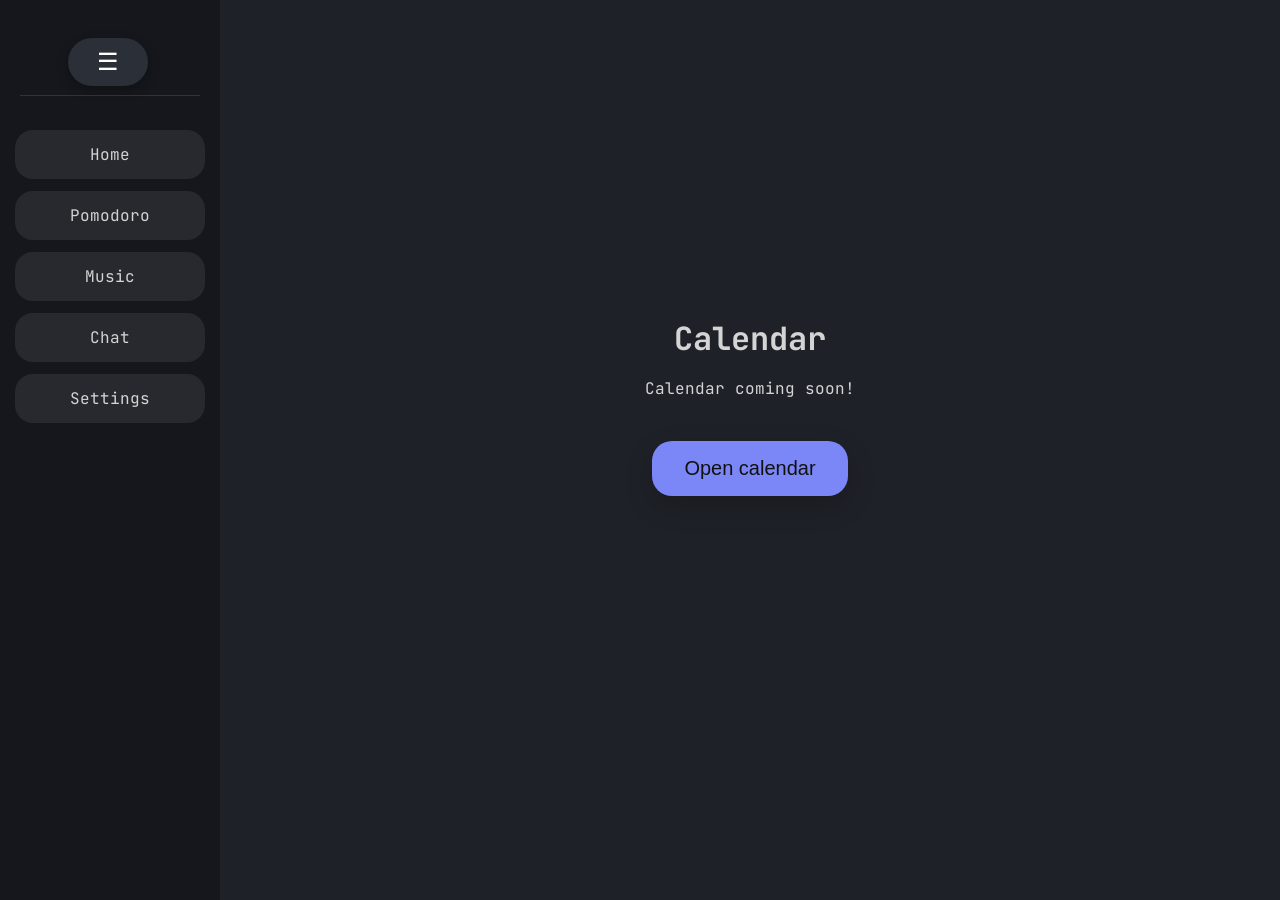
==== calendar.html @ 460f1745 "Added website files" ====
<!DOCTYPE html>
<html lang="en">
<head>
    <meta charset="UTF-8">
    <title>ReLax WebApp - Calendar</title>
    <link rel="preconnect" href="https://fonts.googleapis.com">
    <link rel="stylesheet" href="https://fonts.googleapis.com/css2?family=Fraunces:opsz,wght@9..144,400;9..144,600&family=Work+Sans:wght@400;500;600&family=JetBrains+Mono:wght@400;500&display=swap">
    <link rel="stylesheet" href="style.css">
</head>
<body>
    <button id="sidebar-toggle">☰</button>

    <nav>
        <a href="index.html">Home</a>
        <a href="pomodoro.html">Pomodoro</a>
        <a href="music.html">Music</a>
        <a href="chat.html">Chat</a>
        <a href="settings.html">Settings</a>
    </nav>

    <main class="center-page">
        <h1>Calendar</h1>
        <p>Calendar coming soon!</p>
        <button class="action-btn">Open calendar</button>
    </main>

    <script src="script.js"></script>
</body>
</html>
---- style.css ----
:root {
    --app-bg: #1e2127;
    --app-card: #15171c;
    --app-text: #D4D4D4;
    --button-bg: #2b2f38;
    --button-hover: #3a3f4f;
    --accent-color: #7c87f7;
    --button-radius: 12px;
}

*,
*::before,
*::after {
    box-sizing: border-box;
}

html,
body {
    margin: 0;
    width: 100%;
    height: 100%;
    overflow: hidden;
}

body {
    background: var(--app-bg);
    color: var(--app-text);
    font-family: 'JetBrains Mono', sans-serif;
    display: flex;
    flex-direction: row;
    width: 100%;
    min-height: 100vh;
    overflow: hidden;
}

#sidebar-toggle {
    position: fixed;
    top: 30px;
    left: 100px;
    transform: translateX(-50%);
    z-index: 1000;
    width: 64px;
    height: 48px;
    border: none;
    border-radius: var(--button-radius);
    background: var(--button-bg);
    color: #ffffff;
    font-size: 24px;
    cursor: pointer;
    display: inline-flex;
    align-items: center;
    justify-content: center;
    box-shadow: 0 4px 12px rgba(0, 0, 0, 0.25);
}

nav {
    position: relative;
    display: flex;
    flex-direction: column;
    justify-content: flex-start;
    align-items: center;
    gap: 12px;
    padding: 130px 0 40px;
    width: 220px;
    height: 100vh;
    background: var(--app-card);
    transition: transform 0.3s ease;
    overflow: hidden;
}

nav::before {
    content: '';
    position: absolute;
    top: 95px;
    left: 20px;
    right: 20px;
    height: 1px;
    background: rgba(255, 255, 255, 0.12);
}

nav a {
    width: 86%;
    color: var(--app-text);
    text-decoration: none;
    padding: 14px 0;
    border-radius: 18px;
    background: rgba(255, 255, 255, 0.08);
    text-align: center;
    transition: background 0.2s ease, transform 0.15s ease;
}

nav a:hover,
nav a:focus {
    background: rgba(255, 255, 255, 0.16);
    transform: translateY(-1px);
}

main {
    flex: 1 1 auto;
    min-width: 0;
    height: 100vh;
    padding: 20px;
    display: grid;
    grid-template-rows: auto 1fr auto;
    gap: 18px;
    max-width: 1200px;
    margin: 0 auto;
    overflow: hidden;
}

.hero {
    display: flex;
    flex-direction: column;
    gap: 12px;
    padding: 14px 0;
}

.hero h1 {
    margin: 0;
    font-size: clamp(2.5rem, 4vw, 4rem);
    line-height: 1.05;
}

.hero .tagline {
    max-width: 720px;
    margin: 0;
    color: #b0b0b0;
    font-size: 1rem;
    line-height: 1.8;
}

.card-grid {
    display: grid;
    grid-template-columns: repeat(auto-fit, minmax(180px, 1fr));
    gap: 18px;
    width: 100%;
    margin-top: 20px;
    min-height: 0;
    max-height: calc(100vh - 340px);
    overflow-y: auto;
    overflow-x: hidden;
    padding-right: 4px;
}

.card {
    display: flex;
    flex-direction: column;
    justify-content: center;
    gap: 14px;
    min-height: 150px;
    padding: 20px;
    border-radius: 24px;
    background: rgba(255, 255, 255, 0.05);
    border: 1px solid rgba(255, 255, 255, 0.08);
    text-decoration: none;
    color: var(--app-text);
}

.card-icon {
    font-size: 32px;
}

.card h2 {
    margin: 0;
    font-size: 1.4rem;
}

.card p {
    margin: 0;
    color: #c2c2cd;
    line-height: 1.6;
}

.credits {
    padding: 14px 0 0;
    color: #8d92a1;
    font-size: 0.92rem;
    line-height: 1.5;
    margin-top: auto;
}

.credits h3,
.credits p {
    margin: 0;
}

.center-page {
    flex: 1;
    display: flex;
    flex-direction: column;
    justify-content: center;
    align-items: center;
    height: calc(100vh - 80px);
    padding: 20px;
    text-align: center;
    overflow: hidden;
}

.center-page h1,
.center-page p {
    max-width: 760px;
    margin: 0 auto;
}

.center-page .action-btn {
    font-size: 20px;
    padding: 16px 32px;
    margin-top: 24px;
    border-radius: 20px;
    background: var(--accent-color);
    color: #111;
    border: none;
    cursor: pointer;
    box-shadow: 0 10px 28px rgba(0, 0, 0, 0.18);
    transition: transform 0.15s ease, filter 0.2s ease;
}

.center-page .action-btn:hover,
.center-page .action-btn:focus {
    transform: translateY(-2px);
    filter: brightness(1.05);
}

.settings-page {
    display: flex;
    flex-direction: column;
    gap: 24px;
}

.settings-description {
    max-width: 740px;
    line-height: 1.7;
    color: #c8c8d2;
}

.settings-grid {
    display: grid;
    grid-template-columns: repeat(auto-fit, minmax(240px, 1fr));
    gap: 24px;
}

.setting-card,
.preview-card {
    background: rgba(255, 255, 255, 0.05);
    border: 1px solid rgba(255, 255, 255, 0.08);
    border-radius: 28px;
    padding: 24px;
    box-shadow: 0 18px 35px rgba(0, 0, 0, 0.18);
}

.setting-card h2,
.preview-card h2 {
    margin-top: 0;
    margin-bottom: 14px;
    color: #f5f5ff;
}

.setting-card p,
.preview-card p {
    margin: 0 0 18px;
    color: #b8b8c3;
    line-height: 1.7;
}

label {
    display: flex;
    flex-direction: column;
    gap: 10px;
    font-size: 16px;
    color: #dee1e8;
}

select {
    background: rgba(255, 255, 255, 0.08);
    color: var(--app-text);
    border: 1px solid rgba(255, 255, 255, 0.12);
    border-radius: 14px;
    padding: 14px 16px;
    font-size: 16px;
    outline: none;
    transition: border 0.2s ease, background 0.2s ease;
}

select:focus {
    border-color: var(--accent-color);
    background: rgba(255, 255, 255, 0.12);
}

.checkbox-label {
    display: flex;
    gap: 12px;
    align-items: center;
    margin-top: 18px;
    font-size: 16px;
}

.preview-box {
    display: flex;
    justify-content: center;
    align-items: center;
    min-height: 140px;
    padding: 18px;
    border-radius: 20px;
    background: rgba(255, 255, 255, 0.04);
    border: 1px solid rgba(255, 255, 255, 0.08);
}

.save-notice {
    margin-top: 16px;
    color: #94a2ff;
}

button {
    font-size: 40px;
    padding: 20px 40px;
    margin: 8px;
    cursor: pointer;
    border-radius: var(--button-radius);
    border: none;
    background: var(--button-bg);
    color: #fff;
    transition: transform 0.1s ease, background 0.2s ease;
}

button:hover,
button:focus {
    background: var(--button-hover);
}

button:active {
    transform: scale(0.98);
}

nav.closed {
    transform: translateX(-100%);
    padding: 24px 0;
}

.page-layout {
  flex: 1;
  display: flex;
  gap: 24px;
  align-items: center;
  justify-content: center;
  height: calc(100vh - 80px);
  padding: 24px;
  overflow: hidden;
  flex-wrap: wrap;
}

.timer-container {
  flex: 1;
  min-width: 0;
  display: flex;
  flex-direction: column;
  align-items: center;
  gap: 10px;
  justify-content: center;
}

.lap-sidebar {
  width: 280px;
  min-width: 260px;
  background-image: radial-gradient(circle at top left, rgba(255,255,255,0.16), transparent 22%),
                    linear-gradient(180deg, #2f343d 0%, #424954 100%);
  border: 4px solid rgba(255,255,255,0.10);
  border-radius: 24px;
  padding: 24px;
  box-shadow: 0 20px 50px rgba(0, 0, 0, 0.28), inset 0 0 0 1px rgba(255,255,255,0.04);
}

.lap-sidebar h2 {
  margin-top: 0;
  margin-bottom: 16px;
  font-size: 24px;
}

.lap-controls {
  display: grid;
  grid-template-columns: 1fr 1fr;
  gap: 10px;
  margin-bottom: 16px;
}

.lap-sidebar button {
  font-size: 18px;
  padding: 12px 10px;
  margin: 0;
  border-radius: 10px;
}

.lap-count-card {
  display: grid;
  grid-template-columns: 1fr auto;
  gap: 12px;
  align-items: center;
  padding: 16px;
  margin-bottom: 16px;
  background: #32353c;
  border-radius: 18px;
  border: 1px solid #2a2d34;
}

.lap-count-card span:first-child {
  color: #b0b0b0;
}

.lap-count-card span:last-child {
  font-size: 32px;
  font-weight: bold;
}

.lap-sidebar ul {
  list-style: none;
  padding: 0;
  margin: 0;
}

.lap-sidebar li {
  padding: 12px 14px;
  margin-bottom: 10px;
  border-radius: 14px;
  background: #32353c;
}

.timer-card {
  width: auto;
  max-width: 520px;
  background: transparent;
  border-radius: 28px;
  padding: 0;
  display: grid;
  place-items: center;
  margin-right: 145px;
}

.timer-value {
  font-size: 120px;
  font-weight: bold;
}

#timer-display {
  font-size: clamp(80px, 14vw, 200px);
  font-weight: bold;
  border: 4px solid rgba(255, 255, 255, 0.10);
  background-image: radial-gradient(circle at top left, rgba(255,255,255,0.16), transparent 22%),
                    linear-gradient(180deg, #2f343d 0%, #424954 100%);
  background-size: cover;
  background-position: center;
  border-radius: 28px;
  padding: 15px 32px;
  display: inline-flex;
  justify-content: center;
  align-items: center;
  box-shadow: 0 16px 35px rgba(0, 0, 0, 0.22);
  text-align: center;
  width: 100%;
  max-width: 100%;
}

.music-page {
  display: grid;
  grid-template-columns: minmax(0, 1.5fr) minmax(320px, 1fr);
  gap: 24px;
  align-items: start;
  min-height: calc(100vh - 80px);
  padding: 20px;
  padding-bottom: 140px;
}

.bottom-player-bar {
  position: fixed;
  left: 50%;
  bottom: 14px;
  transform: translateX(-50%);
  max-width: 960px;
  width: min(100%, 960px);
  background: rgba(17, 23, 33, 0.96);
  border: 1px solid rgba(255, 255, 255, 0.08);
  border-radius: 24px;
  box-shadow: 0 16px 40px rgba(0, 0, 0, 0.25);
  padding: 14px 18px;
  display: grid;
  gap: 12px;
  z-index: 20;
}

.hidden {
  display: none !important;
}

.bottom-player-controls {
  display: grid;
  grid-template-columns: repeat(4, minmax(0, 1fr));
  gap: 10px;
}

.bottom-player-progress {
  display: grid;
  gap: 8px;
}

.track-progress-header {
  display: flex;
  justify-content: space-between;
  align-items: center;
  gap: 12px;
}

.bottom-player-progress input[type='range'] {
  width: 100%;
  height: 16px;
  border-radius: 999px;
}

.track-progress-label {
  font-size: 0.9rem;
  color: #a9abb6;
  text-transform: uppercase;
  letter-spacing: 0.08em;
}

.track-time {
  display: flex;
  gap: 8px;
  align-items: baseline;
  font-size: 1.1rem;
  font-weight: 700;
  color: #e8eefb;
}

.track-time-separator {
  color: #7c87f7;
}

.music-player-card,
.playlist-card {
  background: rgba(255, 255, 255, 0.05);
  border: 1px solid rgba(255, 255, 255, 0.08);
  border-radius: 28px;
  padding: 28px;
  box-shadow: 0 24px 50px rgba(0, 0, 0, 0.18);
}

.player-top {
  display: flex;
  flex-wrap: wrap;
  justify-content: space-between;
  gap: 18px;
  margin-bottom: 24px;
}

.player-top .eyebrow {
  margin: 0 0 10px;
  font-size: 0.9rem;
  color: #94a2ff;
  letter-spacing: 0.1em;
  text-transform: uppercase;
}

.music-player-card h1 {
  margin: 0;
  font-size: clamp(2rem, 3vw, 3rem);
}

.track-meta,
.track-info p {
  margin: 8px 0 0;
  color: #c2c2cd;
  line-height: 1.7;
}

.track-info {
  display: grid;
  gap: 6px;
  text-align: right;
}

.music-player-row {
  margin: 20px 0 14px;
}

.music-controls {
  display: grid;
  grid-template-columns: repeat(4, minmax(0, 1fr));
  gap: 14px;
  margin: 0;
}

.track-progress-bottom {
  display: grid;
  gap: 12px;
  margin-top: 16px;
  padding: 16px;
  background: #fff;
  border: 1px solid #000;
  border-radius: 28px;
  box-shadow: 0 12px 26px rgba(0, 0, 0, 0.08);
}

.track-progress-header {
  display: flex;
  justify-content: space-between;
  align-items: center;
  gap: 12px;
}

.track-progress-label {
  font-size: 0.9rem;
  color: #a9abb6;
  text-transform: uppercase;
  letter-spacing: 0.08em;
}

.track-time {
  display: flex;
  gap: 8px;
  align-items: baseline;
  font-size: 1.05rem;
  font-weight: 700;
  color: #e8eefb;
}

.track-time-separator {
  color: #7c87f7;
}

.track-progress-bottom input[type='range'] {
  width: 100%;
  height: 14px;
  border-radius: 999px;
}

.control-btn {
  background: var(--accent-color);
  color: #111;
  border: none;
  border-radius: 16px;
  padding: 12px 14px;
  font-size: 0.95rem;
  font-weight: 600;
  cursor: pointer;
  transition: transform 0.15s ease, filter 0.2s ease;
}

.control-btn:hover,
.control-btn:focus {
  transform: translateY(-2px);
  filter: brightness(1.05);
}

.volume-control {
  display: grid;
  gap: 10px;
  margin-top: 14px;
  padding: 16px;
  background: #fff;
  border: 1px solid #000;
  border-radius: 28px;
  box-shadow: 0 10px 22px rgba(0, 0, 0, 0.08);
}

.volume-control label {
  margin: 0;
  font-size: 0.95rem;
  color: #111;
}

.volume-control input[type='range'] {
  width: 100%;
}

.playlist-card h2 {
  margin-top: 0;
  font-size: 1.6rem;
}

.playlist {
  list-style: none;
  margin: 16px 0 0;
  padding: 0;
  display: grid;
  gap: 12px;
}

.playlist-item {
  padding: 14px 18px;
  border-radius: 18px;
  background: rgba(255, 255, 255, 0.04);
  border: 1px solid rgba(255, 255, 255, 0.08);
  color: var(--app-text);
  cursor: pointer;
  transition: background 0.2s ease, transform 0.15s ease;
}

.playlist-item:hover,
.playlist-item:focus {
  background: rgba(255, 255, 255, 0.1);
  transform: translateY(-1px);
}

.playlist-item.active {
  background: rgba(124, 135, 247, 0.18);
  border-color: rgba(124, 135, 247, 0.5);
}

@media (max-width: 950px) {
  .music-page {
    grid-template-columns: 1fr;
  }

  .track-info {
    text-align: left;
  }
}
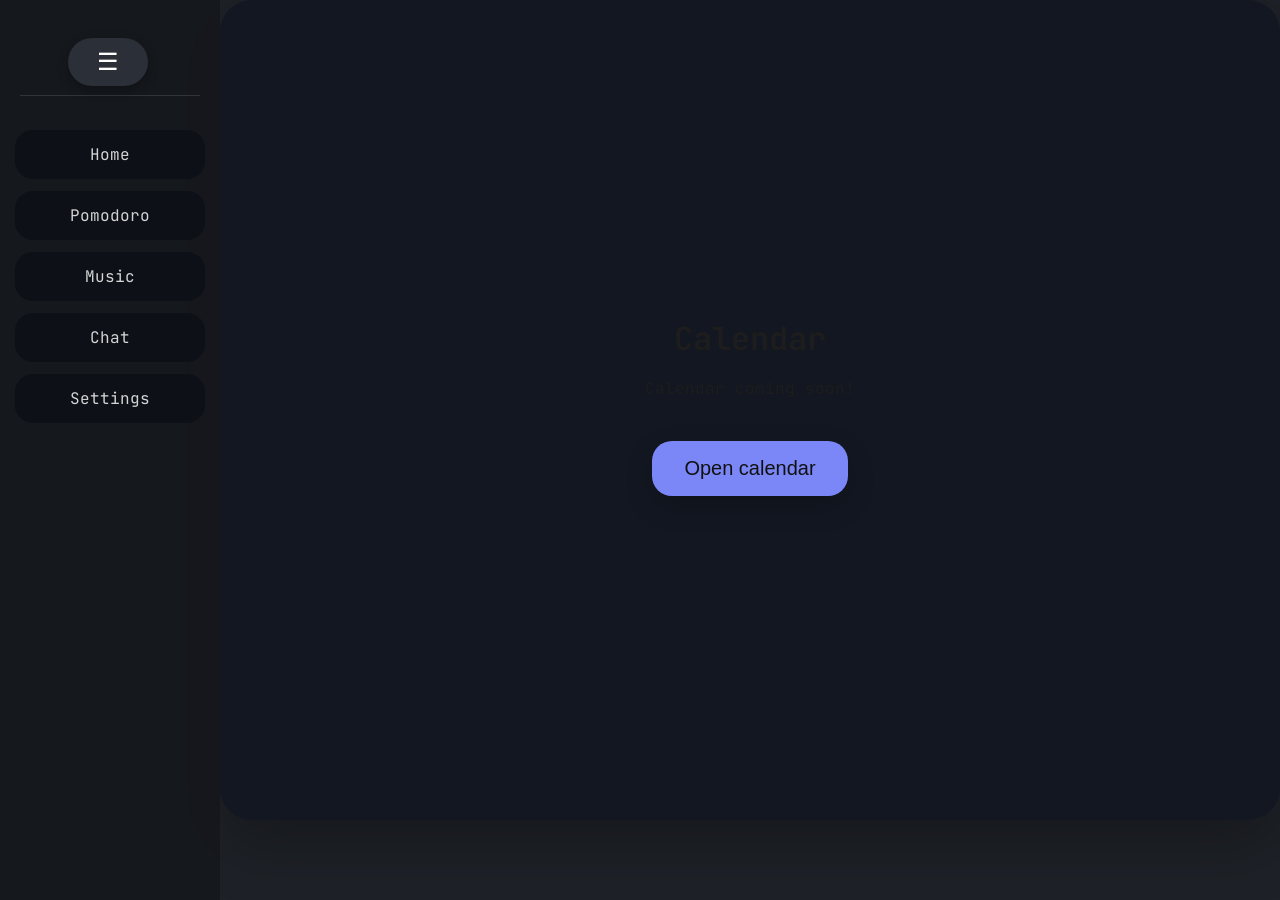
==== commit 9747b814: "Update 1.01 - The Wallpaper Update" ====
--- a/calendar.html
+++ b/calendar.html
@@ -1,29 +1,29 @@
-<!DOCTYPE html>
-<html lang="en">
-<head>
-    <meta charset="UTF-8">
-    <title>ReLax WebApp - Calendar</title>
-    <link rel="preconnect" href="https://fonts.googleapis.com">
-    <link rel="stylesheet" href="https://fonts.googleapis.com/css2?family=Fraunces:opsz,wght@9..144,400;9..144,600&family=Work+Sans:wght@400;500;600&family=JetBrains+Mono:wght@400;500&display=swap">
-    <link rel="stylesheet" href="style.css">
-</head>
-<body>
-    <button id="sidebar-toggle">☰</button>
-
-    <nav>
-        <a href="index.html">Home</a>
-        <a href="pomodoro.html">Pomodoro</a>
-        <a href="music.html">Music</a>
-        <a href="chat.html">Chat</a>
-        <a href="settings.html">Settings</a>
-    </nav>
-
-    <main class="center-page">
-        <h1>Calendar</h1>
-        <p>Calendar coming soon!</p>
-        <button class="action-btn">Open calendar</button>
-    </main>
-
-    <script src="script.js"></script>
-</body>
-</html>
+<!DOCTYPE html>
+<html lang="en">
+<head>
+    <meta charset="UTF-8">
+    <title>ReLax WebApp - Calendar</title>
+    <link rel="preconnect" href="https://fonts.googleapis.com">
+    <link rel="stylesheet" href="https://fonts.googleapis.com/css2?family=Fraunces:opsz,wght@9..144,400;9..144,600&family=Work+Sans:wght@400;500;600&family=JetBrains+Mono:wght@400;500&display=swap">
+    <link rel="stylesheet" href="style.css">
+</head>
+<body>
+    <button id="sidebar-toggle">☰</button>
+
+    <nav>
+        <a href="index.html">Home</a>
+        <a href="pomodoro.html">Pomodoro</a>
+        <a href="music.html">Music</a>
+        <a href="chat.html">Chat</a>
+        <a href="settings.html">Settings</a>
+    </nav>
+
+    <main class="center-page">
+        <h1>Calendar</h1>
+        <p>Calendar coming soon!</p>
+        <button class="action-btn">Open calendar</button>
+    </main>
+
+    <script src="script.js"></script>
+</body>
+</html>
--- a/style.css
+++ b/style.css
@@ -1,716 +1,734 @@
- :root {
-    --app-bg: #1e2127;
-    --app-card: #15171c;
-    --app-text: #D4D4D4;
-    --button-bg: #2b2f38;
-    --button-hover: #3a3f4f;
-    --accent-color: #7c87f7;
-    --button-radius: 12px;
-}
-
-*,
-*::before,
-*::after {
-    box-sizing: border-box;
-}
-
-html,
-body {
-    margin: 0;
-    width: 100%;
-    height: 100%;
-    overflow: hidden;
-}
-
-body {
-    background: var(--app-bg);
-    color: var(--app-text);
-    font-family: 'JetBrains Mono', sans-serif;
-    display: flex;
-    flex-direction: row;
-    width: 100%;
-    min-height: 100vh;
-    overflow: hidden;
-}
-
-#sidebar-toggle {
-    position: fixed;
-    top: 30px;
-    left: 100px;
-    transform: translateX(-50%);
-    z-index: 1000;
-    width: 64px;
-    height: 48px;
-    border: none;
-    border-radius: var(--button-radius);
-    background: var(--button-bg);
-    color: #ffffff;
-    font-size: 24px;
-    cursor: pointer;
-    display: inline-flex;
-    align-items: center;
-    justify-content: center;
-    box-shadow: 0 4px 12px rgba(0, 0, 0, 0.25);
-}
-
-nav {
-    position: relative;
-    display: flex;
-    flex-direction: column;
-    justify-content: flex-start;
-    align-items: center;
-    gap: 12px;
-    padding: 130px 0 40px;
-    width: 220px;
-    height: 100vh;
-    background: var(--app-card);
-    transition: transform 0.3s ease;
-    overflow: hidden;
-}
-
-nav::before {
-    content: '';
-    position: absolute;
-    top: 95px;
-    left: 20px;
-    right: 20px;
-    height: 1px;
-    background: rgba(255, 255, 255, 0.12);
-}
-
-nav a {
-    width: 86%;
-    color: var(--app-text);
-    text-decoration: none;
-    padding: 14px 0;
-    border-radius: 18px;
-    background: rgba(255, 255, 255, 0.08);
-    text-align: center;
-    transition: background 0.2s ease, transform 0.15s ease;
-}
-
-nav a:hover,
-nav a:focus {
-    background: rgba(255, 255, 255, 0.16);
-    transform: translateY(-1px);
-}
-
-main {
-    flex: 1 1 auto;
-    min-width: 0;
-    height: 100vh;
-    padding: 20px;
-    display: grid;
-    grid-template-rows: auto 1fr auto;
-    gap: 18px;
-    max-width: 1200px;
-    margin: 0 auto;
-    overflow: hidden;
-}
-
-.hero {
-    display: flex;
-    flex-direction: column;
-    gap: 12px;
-    padding: 14px 0;
-}
-
-.hero h1 {
-    margin: 0;
-    font-size: clamp(2.5rem, 4vw, 4rem);
-    line-height: 1.05;
-}
-
-.hero .tagline {
-    max-width: 720px;
-    margin: 0;
-    color: #b0b0b0;
-    font-size: 1rem;
-    line-height: 1.8;
-}
-
-.card-grid {
-    display: grid;
-    grid-template-columns: repeat(auto-fit, minmax(180px, 1fr));
-    gap: 18px;
-    width: 100%;
-    margin-top: 20px;
-    min-height: 0;
-    max-height: calc(100vh - 340px);
-    overflow-y: auto;
-    overflow-x: hidden;
-    padding-right: 4px;
-}
-
-.card {
-    display: flex;
-    flex-direction: column;
-    justify-content: center;
-    gap: 14px;
-    min-height: 150px;
-    padding: 20px;
-    border-radius: 24px;
-    background: rgba(255, 255, 255, 0.05);
-    border: 1px solid rgba(255, 255, 255, 0.08);
-    text-decoration: none;
-    color: var(--app-text);
-}
-
-.card-icon {
-    font-size: 32px;
-}
-
-.card h2 {
-    margin: 0;
-    font-size: 1.4rem;
-}
-
-.card p {
-    margin: 0;
-    color: #c2c2cd;
-    line-height: 1.6;
-}
-
-.credits {
-    padding: 14px 0 0;
-    color: #8d92a1;
-    font-size: 0.92rem;
-    line-height: 1.5;
-    margin-top: auto;
-}
-
-.credits h3,
-.credits p {
-    margin: 0;
-}
-
-.center-page {
-    flex: 1;
-    display: flex;
-    flex-direction: column;
-    justify-content: center;
-    align-items: center;
-    height: calc(100vh - 80px);
-    padding: 20px;
-    text-align: center;
-    overflow: hidden;
-}
-
-.center-page h1,
-.center-page p {
-    max-width: 760px;
-    margin: 0 auto;
-}
-
-.center-page .action-btn {
-    font-size: 20px;
-    padding: 16px 32px;
-    margin-top: 24px;
-    border-radius: 20px;
-    background: var(--accent-color);
-    color: #111;
-    border: none;
-    cursor: pointer;
-    box-shadow: 0 10px 28px rgba(0, 0, 0, 0.18);
-    transition: transform 0.15s ease, filter 0.2s ease;
-}
-
-.center-page .action-btn:hover,
-.center-page .action-btn:focus {
-    transform: translateY(-2px);
-    filter: brightness(1.05);
-}
-
-.settings-page {
-    display: flex;
-    flex-direction: column;
-    gap: 24px;
-}
-
-.settings-description {
-    max-width: 740px;
-    line-height: 1.7;
-    color: #c8c8d2;
-}
-
-.settings-grid {
-    display: grid;
-    grid-template-columns: repeat(auto-fit, minmax(240px, 1fr));
-    gap: 24px;
-}
-
-.setting-card,
-.preview-card {
-    background: rgba(255, 255, 255, 0.05);
-    border: 1px solid rgba(255, 255, 255, 0.08);
-    border-radius: 28px;
-    padding: 24px;
-    box-shadow: 0 18px 35px rgba(0, 0, 0, 0.18);
-}
-
-.setting-card h2,
-.preview-card h2 {
-    margin-top: 0;
-    margin-bottom: 14px;
-    color: #f5f5ff;
-}
-
-.setting-card p,
-.preview-card p {
-    margin: 0 0 18px;
-    color: #b8b8c3;
-    line-height: 1.7;
-}
-
-label {
-    display: flex;
-    flex-direction: column;
-    gap: 10px;
-    font-size: 16px;
-    color: #dee1e8;
-}
-
-select {
-    background: rgba(255, 255, 255, 0.08);
-    color: var(--app-text);
-    border: 1px solid rgba(255, 255, 255, 0.12);
-    border-radius: 14px;
-    padding: 14px 16px;
-    font-size: 16px;
-    outline: none;
-    transition: border 0.2s ease, background 0.2s ease;
-}
-
-select:focus {
-    border-color: var(--accent-color);
-    background: rgba(255, 255, 255, 0.12);
-}
-
-.checkbox-label {
-    display: flex;
-    gap: 12px;
-    align-items: center;
-    margin-top: 18px;
-    font-size: 16px;
-}
-
-.preview-box {
-    display: flex;
-    justify-content: center;
-    align-items: center;
-    min-height: 140px;
-    padding: 18px;
-    border-radius: 20px;
-    background: rgba(255, 255, 255, 0.04);
-    border: 1px solid rgba(255, 255, 255, 0.08);
-}
-
-.save-notice {
-    margin-top: 16px;
-    color: #94a2ff;
-}
-
-button {
-    font-size: 40px;
-    padding: 20px 40px;
-    margin: 8px;
-    cursor: pointer;
-    border-radius: var(--button-radius);
-    border: none;
-    background: var(--button-bg);
-    color: #fff;
-    transition: transform 0.1s ease, background 0.2s ease;
-}
-
-button:hover,
-button:focus {
-    background: var(--button-hover);
-}
-
-button:active {
-    transform: scale(0.98);
-}
-
-nav.closed {
-    transform: translateX(-100%);
-    padding: 24px 0;
-}
-
-.page-layout {
-  flex: 1;
-  display: flex;
-  gap: 24px;
-  align-items: center;
-  justify-content: center;
-  height: calc(100vh - 80px);
-  padding: 24px;
-  overflow: hidden;
-  flex-wrap: wrap;
-}
-
-.timer-container {
-  flex: 1;
-  min-width: 0;
-  display: flex;
-  flex-direction: column;
-  align-items: center;
-  gap: 10px;
-  justify-content: center;
-}
-
-.lap-sidebar {
-  width: 280px;
-  min-width: 260px;
-  background-image: radial-gradient(circle at top left, rgba(255,255,255,0.16), transparent 22%),
-                    linear-gradient(180deg, #2f343d 0%, #424954 100%);
-  border: 4px solid rgba(255,255,255,0.10);
-  border-radius: 24px;
-  padding: 24px;
-  box-shadow: 0 20px 50px rgba(0, 0, 0, 0.28), inset 0 0 0 1px rgba(255,255,255,0.04);
-}
-
-.lap-sidebar h2 {
-  margin-top: 0;
-  margin-bottom: 16px;
-  font-size: 24px;
-}
-
-.lap-controls {
-  display: grid;
-  grid-template-columns: 1fr 1fr;
-  gap: 10px;
-  margin-bottom: 16px;
-}
-
-.lap-sidebar button {
-  font-size: 18px;
-  padding: 12px 10px;
-  margin: 0;
-  border-radius: 10px;
-}
-
-.lap-count-card {
-  display: grid;
-  grid-template-columns: 1fr auto;
-  gap: 12px;
-  align-items: center;
-  padding: 16px;
-  margin-bottom: 16px;
-  background: #32353c;
-  border-radius: 18px;
-  border: 1px solid #2a2d34;
-}
-
-.lap-count-card span:first-child {
-  color: #b0b0b0;
-}
-
-.lap-count-card span:last-child {
-  font-size: 32px;
-  font-weight: bold;
-}
-
-.lap-sidebar ul {
-  list-style: none;
-  padding: 0;
-  margin: 0;
-}
-
-.lap-sidebar li {
-  padding: 12px 14px;
-  margin-bottom: 10px;
-  border-radius: 14px;
-  background: #32353c;
-}
-
-.timer-card {
-  width: auto;
-  max-width: 520px;
-  background: transparent;
-  border-radius: 28px;
-  padding: 0;
-  display: grid;
-  place-items: center;
-  margin-right: 145px;
-}
-
-.timer-value {
-  font-size: 120px;
-  font-weight: bold;
-}
-
-#timer-display {
-  font-size: clamp(80px, 14vw, 200px);
-  font-weight: bold;
-  border: 4px solid rgba(255, 255, 255, 0.10);
-  background-image: radial-gradient(circle at top left, rgba(255,255,255,0.16), transparent 22%),
-                    linear-gradient(180deg, #2f343d 0%, #424954 100%);
-  background-size: cover;
-  background-position: center;
-  border-radius: 28px;
-  padding: 15px 32px;
-  display: inline-flex;
-  justify-content: center;
-  align-items: center;
-  box-shadow: 0 16px 35px rgba(0, 0, 0, 0.22);
-  text-align: center;
-  width: 100%;
-  max-width: 100%;
-}
-
-.music-page {
-  display: grid;
-  grid-template-columns: minmax(0, 1.5fr) minmax(320px, 1fr);
-  gap: 24px;
-  align-items: start;
-  min-height: calc(100vh - 80px);
-  padding: 20px;
-  padding-bottom: 140px;
-}
-
-.bottom-player-bar {
-  position: fixed;
-  left: 50%;
-  bottom: 14px;
-  transform: translateX(-50%);
-  max-width: 960px;
-  width: min(100%, 960px);
-  background: rgba(17, 23, 33, 0.96);
-  border: 1px solid rgba(255, 255, 255, 0.08);
-  border-radius: 24px;
-  box-shadow: 0 16px 40px rgba(0, 0, 0, 0.25);
-  padding: 14px 18px;
-  display: grid;
-  gap: 12px;
-  z-index: 20;
-}
-
-.hidden {
-  display: none !important;
-}
-
-.bottom-player-controls {
-  display: grid;
-  grid-template-columns: repeat(4, minmax(0, 1fr));
-  gap: 10px;
-}
-
-.bottom-player-progress {
-  display: grid;
-  gap: 8px;
-}
-
-.track-progress-header {
-  display: flex;
-  justify-content: space-between;
-  align-items: center;
-  gap: 12px;
-}
-
-.bottom-player-progress input[type='range'] {
-  width: 100%;
-  height: 16px;
-  border-radius: 999px;
-}
-
-.track-progress-label {
-  font-size: 0.9rem;
-  color: #a9abb6;
-  text-transform: uppercase;
-  letter-spacing: 0.08em;
-}
-
-.track-time {
-  display: flex;
-  gap: 8px;
-  align-items: baseline;
-  font-size: 1.1rem;
-  font-weight: 700;
-  color: #e8eefb;
-}
-
-.track-time-separator {
-  color: #7c87f7;
-}
-
-.music-player-card,
-.playlist-card {
-  background: rgba(255, 255, 255, 0.05);
-  border: 1px solid rgba(255, 255, 255, 0.08);
-  border-radius: 28px;
-  padding: 28px;
-  box-shadow: 0 24px 50px rgba(0, 0, 0, 0.18);
-}
-
-.player-top {
-  display: flex;
-  flex-wrap: wrap;
-  justify-content: space-between;
-  gap: 18px;
-  margin-bottom: 24px;
-}
-
-.player-top .eyebrow {
-  margin: 0 0 10px;
-  font-size: 0.9rem;
-  color: #94a2ff;
-  letter-spacing: 0.1em;
-  text-transform: uppercase;
-}
-
-.music-player-card h1 {
-  margin: 0;
-  font-size: clamp(2rem, 3vw, 3rem);
-}
-
-.track-meta,
-.track-info p {
-  margin: 8px 0 0;
-  color: #c2c2cd;
-  line-height: 1.7;
-}
-
-.track-info {
-  display: grid;
-  gap: 6px;
-  text-align: right;
-}
-
-.music-player-row {
-  margin: 20px 0 14px;
-}
-
-.music-controls {
-  display: grid;
-  grid-template-columns: repeat(4, minmax(0, 1fr));
-  gap: 14px;
-  margin: 0;
-}
-
-.track-progress-bottom {
-  display: grid;
-  gap: 12px;
-  margin-top: 16px;
-  padding: 16px;
-  background: #fff;
-  border: 1px solid #000;
-  border-radius: 28px;
-  box-shadow: 0 12px 26px rgba(0, 0, 0, 0.08);
-}
-
-.track-progress-header {
-  display: flex;
-  justify-content: space-between;
-  align-items: center;
-  gap: 12px;
-}
-
-.track-progress-label {
-  font-size: 0.9rem;
-  color: #a9abb6;
-  text-transform: uppercase;
-  letter-spacing: 0.08em;
-}
-
-.track-time {
-  display: flex;
-  gap: 8px;
-  align-items: baseline;
-  font-size: 1.05rem;
-  font-weight: 700;
-  color: #e8eefb;
-}
-
-.track-time-separator {
-  color: #7c87f7;
-}
-
-.track-progress-bottom input[type='range'] {
-  width: 100%;
-  height: 14px;
-  border-radius: 999px;
-}
-
-.control-btn {
-  background: var(--accent-color);
-  color: #111;
-  border: none;
-  border-radius: 16px;
-  padding: 12px 14px;
-  font-size: 0.95rem;
-  font-weight: 600;
-  cursor: pointer;
-  transition: transform 0.15s ease, filter 0.2s ease;
-}
-
-.control-btn:hover,
-.control-btn:focus {
-  transform: translateY(-2px);
-  filter: brightness(1.05);
-}
-
-.volume-control {
-  display: grid;
-  gap: 10px;
-  margin-top: 14px;
-  padding: 16px;
-  background: #fff;
-  border: 1px solid #000;
-  border-radius: 28px;
-  box-shadow: 0 10px 22px rgba(0, 0, 0, 0.08);
-}
-
-.volume-control label {
-  margin: 0;
-  font-size: 0.95rem;
-  color: #111;
-}
-
-.volume-control input[type='range'] {
-  width: 100%;
-}
-
-.playlist-card h2 {
-  margin-top: 0;
-  font-size: 1.6rem;
-}
-
-.playlist {
-  list-style: none;
-  margin: 16px 0 0;
-  padding: 0;
-  display: grid;
-  gap: 12px;
-}
-
-.playlist-item {
-  padding: 14px 18px;
-  border-radius: 18px;
-  background: rgba(255, 255, 255, 0.04);
-  border: 1px solid rgba(255, 255, 255, 0.08);
-  color: var(--app-text);
-  cursor: pointer;
-  transition: background 0.2s ease, transform 0.15s ease;
-}
-
-.playlist-item:hover,
-.playlist-item:focus {
-  background: rgba(255, 255, 255, 0.1);
-  transform: translateY(-1px);
-}
-
-.playlist-item.active {
-  background: rgba(124, 135, 247, 0.18);
-  border-color: rgba(124, 135, 247, 0.5);
-}
-
-@media (max-width: 950px) {
-  .music-page {
-    grid-template-columns: 1fr;
-  }
-
-  .track-info {
-    text-align: left;
-  }
-}
-
+ :root {
+    --app-bg: #1e2127;
+    --app-card: rgba(21, 23, 28, 0.92);
+    --app-text: #D4D4D4;
+    --top-text: #ffffff;
+    --top-subtext: #f0f0f0;
+    --button-bg: #2b2f38;
+    --button-hover: #3a3f4f;
+    --accent-color: #7c87f7;
+    --button-radius: 12px;
+}
+
+*,
+*::before,
+*::after {
+    box-sizing: border-box;
+}
+
+html,
+body {
+    margin: 0;
+    width: 100%;
+    height: 100%;
+    overflow: hidden;
+}
+
+body {
+    background: var(--app-bg);
+    background-image: var(--app-bg-image, none);
+    background-size: cover;
+    background-position: center;
+    background-repeat: no-repeat;
+    color: var(--app-text);
+    font-family: 'JetBrains Mono', sans-serif;
+    display: flex;
+    flex-direction: row;
+    width: 100%;
+    min-height: 100vh;
+    overflow: hidden;
+}
+
+#sidebar-toggle {
+    position: fixed;
+    top: 30px;
+    left: 100px;
+    transform: translateX(-50%);
+    z-index: 1000;
+    width: 64px;
+    height: 48px;
+    border: none;
+    border-radius: var(--button-radius);
+    background: var(--button-bg);
+    color: #ffffff;
+    font-size: 24px;
+    cursor: pointer;
+    display: inline-flex;
+    align-items: center;
+    justify-content: center;
+    box-shadow: 0 4px 12px rgba(0, 0, 0, 0.25);
+}
+
+nav {
+    position: relative;
+    display: flex;
+    flex-direction: column;
+    justify-content: flex-start;
+    align-items: center;
+    gap: 12px;
+    padding: 130px 0 40px;
+    width: 220px;
+    height: 100vh;
+    background: var(--app-card);
+    transition: transform 0.3s ease;
+    overflow: hidden;
+}
+
+nav::before {
+    content: '';
+    position: absolute;
+    top: 95px;
+    left: 20px;
+    right: 20px;
+    height: 1px;
+    background: rgba(255, 255, 255, 0.12);
+}
+
+nav a {
+    width: 86%;
+    color: var(--app-text);
+    text-decoration: none;
+    padding: 14px 0;
+    border-radius: 18px;
+    background: rgba(12, 16, 23, 0.92);
+    text-align: center;
+    transition: background 0.2s ease, transform 0.15s ease;
+}
+
+nav a:hover,
+nav a:focus {
+    background: rgba(255, 255, 255, 0.12);
+    transform: translateY(-1px);
+}
+
+main {
+    flex: 1 1 auto;
+    min-width: 0;
+    height: 100vh;
+    padding: 20px;
+    display: grid;
+    grid-template-rows: auto 1fr auto;
+    gap: 18px;
+    max-width: 1200px;
+    margin: 0 auto;
+    overflow: hidden;
+}
+
+.hero {
+    display: flex;
+    flex-direction: column;
+    gap: 12px;
+    padding: 14px 0;
+}
+
+.hero h1 {
+    margin: 0;
+    font-size: clamp(2.5rem, 4vw, 4rem);
+    line-height: 1.05;
+    color: var(--top-text);
+}
+
+.hero .tagline {
+    max-width: 720px;
+    margin: 0;
+    color: var(--top-subtext);
+    font-size: 1.1rem;
+    line-height: 1.9;
+}
+
+.card-grid {
+    display: grid;
+    grid-template-columns: repeat(auto-fit, minmax(180px, 1fr));
+    gap: 18px;
+    width: 100%;
+    margin-top: 20px;
+    min-height: 0;
+    max-height: calc(100vh - 340px);
+    overflow-y: auto;
+    overflow-x: hidden;
+    padding-right: 4px;
+}
+
+.card {
+    display: flex;
+    flex-direction: column;
+    justify-content: center;
+    gap: 6px;
+    min-height: 70px;
+    padding: 10px 12px;
+    border-radius: 18px;
+    background: rgba(17, 23, 33, 0.95);
+    border: 1px solid rgba(255, 255, 255, 0.1);
+    text-decoration: none;
+    color: var(--app-text);
+}
+
+.card-icon {
+    font-size: 22px;
+}
+
+.card h2 {
+    margin: 0;
+    font-size: 1.8rem;
+}
+
+.card p {
+    margin: 0;
+    color: #c2c2cd;
+    line-height: 1.8;
+    font-size: 1.2rem;
+}
+
+.credits {
+    padding: 14px 0 0;
+    color: var(--top-text);
+    font-size: 0.92rem;
+    line-height: 1.5;
+    margin-top: auto;
+}
+
+.credits h3,
+.credits p {
+    margin: 0;
+}
+
+.center-page {
+    flex: 1;
+    display: flex;
+    flex-direction: column;
+    justify-content: center;
+    align-items: center;
+    height: calc(100vh - 80px);
+    padding: 32px;
+    text-align: center;
+    overflow: hidden;
+    background: rgba(17, 23, 33, 0.95);
+    border-radius: 32px;
+    box-shadow: 0 24px 60px rgba(0, 0, 0, 0.25);
+}
+
+.center-page h1,
+.center-page p {
+    max-width: 760px;
+    margin: 0 auto;
+    color: #1d1d1d;
+}
+
+.center-page .action-btn {
+    font-size: 20px;
+    padding: 16px 32px;
+    margin-top: 24px;
+    border-radius: 20px;
+    background: var(--accent-color);
+    color: #111;
+    border: none;
+    cursor: pointer;
+    box-shadow: 0 10px 28px rgba(0, 0, 0, 0.18);
+    transition: transform 0.15s ease, filter 0.2s ease;
+}
+
+.center-page .action-btn:hover,
+.center-page .action-btn:focus {
+    transform: translateY(-2px);
+    filter: brightness(1.05);
+}
+
+.settings-page {
+    display: flex;
+    flex-direction: column;
+    gap: 24px;
+}
+
+.settings-page h1 {
+    color: var(--top-text);
+}
+
+.settings-description {
+    max-width: 740px;
+    line-height: 1.8;
+    color: var(--top-subtext);
+    font-size: 1.05rem;
+}
+
+.settings-grid {
+    display: grid;
+    grid-template-columns: repeat(auto-fit, minmax(240px, 1fr));
+    gap: 24px;
+}
+
+.setting-card,
+.preview-card {
+    background: rgba(17, 23, 33, 0.95);
+    border: 1px solid rgba(255, 255, 255, 0.1);
+    border-radius: 28px;
+    padding: 24px;
+    box-shadow: 0 18px 35px rgba(0, 0, 0, 0.18);
+}
+
+.setting-card h2,
+.preview-card h2 {
+    margin-top: 0;
+    margin-bottom: 14px;
+    color: #f5f5ff;
+}
+
+.setting-card p,
+.preview-card p {
+    margin: 0 0 18px;
+    color: #b8b8c3;
+    line-height: 1.7;
+}
+
+label {
+    display: flex;
+    flex-direction: column;
+    gap: 10px;
+    font-size: 16px;
+    color: #dee1e8;
+}
+
+select {
+    background: rgba(255, 255, 255, 0.08);
+    color: var(--app-text);
+    border: 1px solid rgba(255, 255, 255, 0.12);
+    border-radius: 14px;
+    padding: 14px 16px;
+    font-size: 16px;
+    outline: none;
+    transition: border 0.2s ease, background 0.2s ease;
+}
+
+select:focus {
+    border-color: var(--accent-color);
+    background: rgba(255, 255, 255, 0.12);
+}
+
+.checkbox-label {
+    display: flex;
+    gap: 12px;
+    align-items: center;
+    margin-top: 18px;
+    font-size: 16px;
+}
+
+.preview-box {
+    display: flex;
+    justify-content: center;
+    align-items: center;
+    min-height: 140px;
+    padding: 18px;
+    border-radius: 20px;
+    background: rgba(255, 255, 255, 0.08);
+    border: 1px solid rgba(255, 255, 255, 0.12);
+}
+
+.save-notice {
+    margin-top: 16px;
+    color: #94a2ff;
+}
+
+button {
+    font-size: 40px;
+    padding: 20px 40px;
+    margin: 8px;
+    cursor: pointer;
+    border-radius: var(--button-radius);
+    border: none;
+    background: var(--button-bg);
+    color: #fff;
+    transition: transform 0.1s ease, background 0.2s ease;
+}
+
+button:hover,
+button:focus {
+    background: var(--button-hover);
+}
+
+button:active {
+    transform: scale(0.98);
+}
+
+nav.closed {
+    transform: translateX(-100%);
+    padding: 24px 0;
+}
+
+.page-layout {
+  flex: 1;
+  display: flex;
+  gap: 24px;
+  align-items: center;
+  justify-content: center;
+  height: calc(100vh - 80px);
+  padding: 24px;
+  overflow: hidden;
+  flex-wrap: wrap;
+}
+
+.timer-container {
+  flex: 1;
+  min-width: 0;
+  display: flex;
+  flex-direction: column;
+  align-items: center;
+  gap: 10px;
+  justify-content: center;
+}
+
+.lap-sidebar {
+  width: 280px;
+  min-width: 260px;
+  background-image: radial-gradient(circle at top left, rgba(255,255,255,0.16), transparent 22%),
+                    linear-gradient(180deg, #2f343d 0%, #424954 100%);
+  border: 4px solid rgba(255,255,255,0.10);
+  border-radius: 24px;
+  padding: 24px;
+  box-shadow: 0 20px 50px rgba(0, 0, 0, 0.28), inset 0 0 0 1px rgba(255,255,255,0.04);
+}
+
+.lap-sidebar h2 {
+  margin-top: 0;
+  margin-bottom: 16px;
+  font-size: 24px;
+}
+
+.lap-controls {
+  display: grid;
+  grid-template-columns: 1fr 1fr;
+  gap: 10px;
+  margin-bottom: 16px;
+}
+
+.lap-sidebar button {
+  font-size: 18px;
+  padding: 12px 10px;
+  margin: 0;
+  border-radius: 10px;
+}
+
+.lap-count-card {
+  display: grid;
+  grid-template-columns: 1fr auto;
+  gap: 12px;
+  align-items: center;
+  padding: 16px;
+  margin-bottom: 16px;
+  background: #32353c;
+  border-radius: 18px;
+  border: 1px solid #2a2d34;
+}
+
+.lap-count-card span:first-child {
+  color: #b0b0b0;
+}
+
+.lap-count-card span:last-child {
+  font-size: 32px;
+  font-weight: bold;
+}
+
+.lap-sidebar ul {
+  list-style: none;
+  padding: 0;
+  margin: 0;
+}
+
+.lap-sidebar li {
+  padding: 12px 14px;
+  margin-bottom: 10px;
+  border-radius: 14px;
+  background: #32353c;
+}
+
+.timer-card {
+  width: auto;
+  max-width: 520px;
+  background: transparent;
+  border-radius: 28px;
+  padding: 0;
+  display: grid;
+  place-items: center;
+  margin-right: 145px;
+}
+
+.timer-value {
+  font-size: 120px;
+  font-weight: bold;
+}
+
+#timer-display {
+  font-size: clamp(80px, 14vw, 200px);
+  font-weight: bold;
+  border: 4px solid rgba(255, 255, 255, 0.10);
+  background-image: radial-gradient(circle at top left, rgba(255,255,255,0.16), transparent 22%),
+                    linear-gradient(180deg, #2f343d 0%, #424954 100%);
+  background-size: cover;
+  background-position: center;
+  border-radius: 28px;
+  padding: 15px 32px;
+  display: inline-flex;
+  justify-content: center;
+  align-items: center;
+  box-shadow: 0 16px 35px rgba(0, 0, 0, 0.22);
+  text-align: center;
+  width: 100%;
+  max-width: 100%;
+}
+
+.music-page {
+  display: grid;
+  grid-template-columns: minmax(0, 1.5fr) minmax(320px, 1fr);
+  gap: 24px;
+  align-items: start;
+  min-height: calc(100vh - 80px);
+  padding: 20px;
+  padding-bottom: 140px;
+}
+
+.bottom-player-bar {
+  position: fixed;
+  left: 50%;
+  bottom: 14px;
+  transform: translateX(-50%);
+  max-width: 960px;
+  width: min(100%, 960px);
+  background: rgba(17, 23, 33, 0.96);
+  border: 1px solid rgba(255, 255, 255, 0.08);
+  border-radius: 24px;
+  box-shadow: 0 16px 40px rgba(0, 0, 0, 0.25);
+  padding: 14px 18px;
+  display: grid;
+  gap: 12px;
+  z-index: 20;
+}
+
+.hidden {
+  display: none !important;
+}
+
+.bottom-player-controls {
+  display: grid;
+  grid-template-columns: repeat(4, minmax(0, 1fr));
+  gap: 10px;
+}
+
+.bottom-player-progress {
+  display: grid;
+  gap: 8px;
+}
+
+.track-progress-header {
+  display: flex;
+  justify-content: space-between;
+  align-items: center;
+  gap: 12px;
+}
+
+.bottom-player-progress input[type='range'] {
+  width: 100%;
+  height: 16px;
+  border-radius: 999px;
+}
+
+.track-progress-label {
+  font-size: 0.9rem;
+  color: #a9abb6;
+  text-transform: uppercase;
+  letter-spacing: 0.08em;
+}
+
+.track-time {
+  display: flex;
+  gap: 8px;
+  align-items: baseline;
+  font-size: 1.1rem;
+  font-weight: 700;
+  color: #e8eefb;
+}
+
+.track-time-separator {
+  color: #7c87f7;
+}
+
+.music-player-card,
+.playlist-card {
+  background: rgba(17, 23, 33, 0.95);
+  border: 1px solid rgba(255, 255, 255, 0.12);
+  border-radius: 28px;
+  padding: 28px;
+  box-shadow: 0 24px 50px rgba(0, 0, 0, 0.25);
+}
+
+.player-top {
+  display: flex;
+  flex-wrap: wrap;
+  justify-content: space-between;
+  gap: 18px;
+  margin-bottom: 24px;
+}
+
+.player-top .eyebrow {
+  margin: 0 0 10px;
+  font-size: 0.9rem;
+  color: #ffffff;
+  letter-spacing: 0.1em;
+  text-transform: uppercase;
+}
+
+.music-player-card h1 {
+  margin: 0;
+  font-size: clamp(2rem, 3vw, 3rem);
+  color: #ffffff;
+}
+
+.track-meta,
+.track-info p {
+  margin: 8px 0 0;
+  color: #ffffff;
+  line-height: 1.7;
+}
+
+.track-info {
+  display: grid;
+  gap: 6px;
+  text-align: right;
+}
+
+.music-player-row {
+  margin: 20px 0 14px;
+}
+
+.music-controls {
+  display: grid;
+  grid-template-columns: repeat(4, minmax(0, 1fr));
+  gap: 14px;
+  margin: 0;
+}
+
+.track-progress-bottom {
+  display: grid;
+  gap: 12px;
+  margin-top: 16px;
+  padding: 16px;
+  background: #fff;
+  border: 1px solid #000;
+  border-radius: 28px;
+  box-shadow: 0 12px 26px rgba(0, 0, 0, 0.08);
+}
+
+.track-progress-header {
+  display: flex;
+  justify-content: space-between;
+  align-items: center;
+  gap: 12px;
+}
+
+.track-progress-label {
+  font-size: 0.9rem;
+  color: #a9abb6;
+  text-transform: uppercase;
+  letter-spacing: 0.08em;
+}
+
+.track-time {
+  display: flex;
+  gap: 8px;
+  align-items: baseline;
+  font-size: 1.05rem;
+  font-weight: 700;
+  color: #e8eefb;
+}
+
+.track-time-separator {
+  color: #7c87f7;
+}
+
+.track-progress-bottom input[type='range'] {
+  width: 100%;
+  height: 14px;
+  border-radius: 999px;
+}
+
+.control-btn {
+  background: var(--accent-color);
+  color: #111;
+  border: none;
+  border-radius: 16px;
+  padding: 12px 14px;
+  font-size: 0.95rem;
+  font-weight: 600;
+  cursor: pointer;
+  transition: transform 0.15s ease, filter 0.2s ease;
+}
+
+.control-btn:hover,
+.control-btn:focus {
+  transform: translateY(-2px);
+  filter: brightness(1.05);
+}
+
+.volume-control {
+  display: grid;
+  gap: 10px;
+  margin-top: 14px;
+  padding: 16px;
+  background: #fff;
+  border: 1px solid #000;
+  border-radius: 28px;
+  box-shadow: 0 10px 22px rgba(0, 0, 0, 0.08);
+}
+
+.volume-control label {
+  margin: 0;
+  font-size: 0.95rem;
+  color: #111;
+}
+
+.volume-control input[type='range'] {
+  width: 100%;
+}
+
+.playlist-card h2 {
+  margin-top: 0;
+  font-size: 1.6rem;
+}
+
+.playlist {
+  list-style: none;
+  margin: 16px 0 0;
+  padding: 0;
+  display: grid;
+  gap: 12px;
+}
+
+.playlist-item {
+  padding: 14px 18px;
+  border-radius: 18px;
+  background: rgba(255, 255, 255, 0.04);
+  border: 1px solid rgba(255, 255, 255, 0.08);
+  color: var(--app-text);
+  cursor: pointer;
+  transition: background 0.2s ease, transform 0.15s ease;
+}
+
+.playlist-item:hover,
+.playlist-item:focus {
+  background: rgba(255, 255, 255, 0.1);
+  transform: translateY(-1px);
+}
+
+.playlist-item.active {
+  background: rgba(124, 135, 247, 0.18);
+  border-color: rgba(124, 135, 247, 0.5);
+}
+
+@media (max-width: 950px) {
+  .music-page {
+    grid-template-columns: 1fr;
+  }
+
+  .track-info {
+    text-align: left;
+  }
+}
+
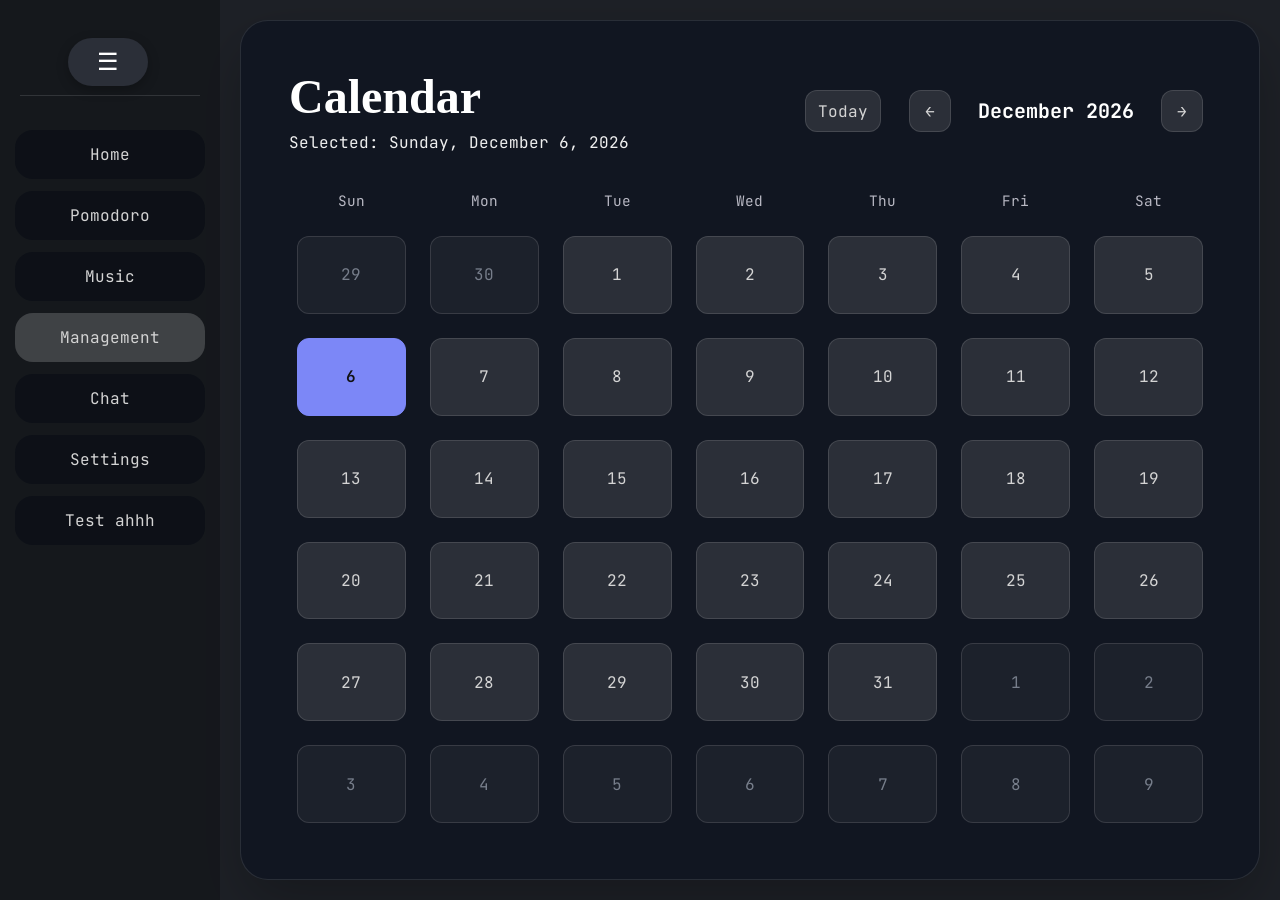
==== commit 40141c22: "Calendar Update" ====
--- a/calendar.html
+++ b/calendar.html
@@ -2,26 +2,49 @@
 <html lang="en">
 <head>
     <meta charset="UTF-8">
-    <title>ReLax WebApp - Calendar</title>
+    <title>Calendar | R3Lax</title>
+    <meta name="viewport" content="width=device-width, initial-scale=1.0" />
+    <link rel="icon" href="b00k.png" type="image/png">
     <link rel="preconnect" href="https://fonts.googleapis.com">
     <link rel="stylesheet" href="https://fonts.googleapis.com/css2?family=Fraunces:opsz,wght@9..144,400;9..144,600&family=Work+Sans:wght@400;500;600&family=JetBrains+Mono:wght@400;500&display=swap">
     <link rel="stylesheet" href="style.css">
 </head>
 <body>
-    <button id="sidebar-toggle">☰</button>
+    <button id="sidebar-toggle" aria-label="Toggle side navigation">☰</button>
 
     <nav>
         <a href="index.html">Home</a>
         <a href="pomodoro.html">Pomodoro</a>
         <a href="music.html">Music</a>
+        <a class="active" href="calendar.html" aria-current="page">Management</a>
         <a href="chat.html">Chat</a>
         <a href="settings.html">Settings</a>
+        <a href="login.html">Test ahhh</a>
     </nav>
 
-    <main class="center-page">
-        <h1>Calendar</h1>
-        <p>Calendar coming soon!</p>
-        <button class="action-btn">Open calendar</button>
+    <main class="calendar-page">
+        <header class="calendar-heading">
+            <div>
+                <h1>Calendar</h1>
+                <p id="selected-date" aria-live="polite"></p>
+            </div>
+            <div class="calendar-controls">
+                <button id="calendar-today" type="button">Today</button>
+                <button id="calendar-previous" type="button" aria-label="Previous month">&larr;</button>
+                <h2 id="calendar-month" aria-live="polite"></h2>
+                <button id="calendar-next" type="button" aria-label="Next month">&rarr;</button>
+            </div>
+        </header>
+        <div class="calendar-grid" id="calendar-grid" aria-label="Calendar">
+            <div class="calendar-weekday" aria-hidden="true">Sun</div>
+            <div class="calendar-weekday" aria-hidden="true">Mon</div>
+            <div class="calendar-weekday" aria-hidden="true">Tue</div>
+            <div class="calendar-weekday" aria-hidden="true">Wed</div>
+            <div class="calendar-weekday" aria-hidden="true">Thu</div>
+            <div class="calendar-weekday" aria-hidden="true">Fri</div>
+            <div class="calendar-weekday" aria-hidden="true">Sat</div>
+            <div class="calendar-days" id="calendar-days"></div>
+        </div>
     </main>
 
     <script src="script.js"></script>
--- a/style.css
+++ b/style.css
@@ -101,6 +101,47 @@
     transform: translateY(-1px);
 }
 
+nav a.active {
+  background: rgba(255, 255, 255, 0.18);
+}
+
+body.top-navigation {
+  flex-direction: column;
+}
+
+body.top-navigation #sidebar-toggle {
+  display: none;
+}
+
+body.top-navigation nav {
+  flex: 0 0 auto;
+  flex-direction: row;
+  justify-content: center;
+  gap: 8px;
+  width: 100%;
+  height: auto;
+  padding: 12px 16px;
+  overflow-x: auto;
+  overflow-y: hidden;
+}
+
+body.top-navigation nav::before {
+  display: none;
+}
+
+body.top-navigation nav a {
+  flex: 0 0 auto;
+  width: auto;
+  padding: 12px 16px;
+}
+
+body.top-navigation main {
+  flex: 1 1 auto;
+  width: 100%;
+  height: auto;
+  min-height: 0;
+}
+
 main {
     flex: 1 1 auto;
     min-width: 0;
@@ -129,16 +170,16 @@
 }
 
 .hero .tagline {
-    max-width: 720px;
+    max-width: 760px;
     margin: 0;
     color: var(--top-subtext);
-    font-size: 1.1rem;
+    font-size: 1.25rem;
     line-height: 1.9;
 }
 
 .card-grid {
     display: grid;
-    grid-template-columns: repeat(auto-fit, minmax(180px, 1fr));
+    grid-template-columns: repeat(auto-fit, minmax(100px, 1fr));
     gap: 18px;
     width: 100%;
     margin-top: 20px;
@@ -154,6 +195,7 @@
     flex-direction: column;
     justify-content: center;
     gap: 6px;
+    height: 40%;
     min-height: 70px;
     padding: 10px 12px;
     border-radius: 18px;
@@ -182,14 +224,15 @@
 .credits {
     padding: 14px 0 0;
     color: var(--top-text);
-    font-size: 0.92rem;
+    font-size: 1.25rem;
     line-height: 1.5;
     margin-top: auto;
 }
 
-.credits h3,
-.credits p {
+.credits h3 {
     margin: 0;
+    font-size: 1.5rem;
+    color: var(--top-text);
 }
 
 .center-page {
@@ -233,6 +276,171 @@
     filter: brightness(1.05);
 }
 
+.calendar-page {
+    flex: 1 1 auto;
+    min-width: 0;
+    height: calc(100vh - 40px);
+    margin: 20px;
+    padding: clamp(20px, 4vw, 48px);
+    display: flex;
+    flex-direction: column;
+    gap: 28px;
+    overflow: auto;
+    background: rgba(17, 23, 33, 0.95);
+    border: 1px solid rgba(255, 255, 255, 0.1);
+    border-radius: 28px;
+    box-shadow: 0 24px 60px rgba(0, 0, 0, 0.25);
+}
+
+.calendar-heading,
+.calendar-controls {
+    display: flex;
+    align-items: center;
+}
+
+.calendar-heading {
+    justify-content: space-between;
+    gap: 20px;
+}
+
+.calendar-heading h1,
+.calendar-heading p,
+.calendar-controls h2 {
+    margin: 0;
+}
+
+.calendar-heading h1 {
+    color: var(--top-text);
+    font-family: 'Fraunces', serif;
+    font-size: clamp(2rem, 4vw, 3rem);
+}
+
+.calendar-heading p {
+    margin-top: 8px;
+    color: var(--top-subtext);
+}
+
+.calendar-controls {
+    gap: 12px;
+}
+
+.calendar-controls h2 {
+    min-width: 170px;
+    color: var(--top-text);
+    text-align: center;
+    font-size: 1.25rem;
+}
+
+.calendar-controls button,
+.calendar-day {
+    border: 1px solid rgba(255, 255, 255, 0.12);
+    border-radius: 12px;
+    background: var(--button-bg);
+    color: var(--app-text);
+    font: inherit;
+}
+
+.calendar-controls button {
+    min-width: 42px;
+    min-height: 42px;
+    padding: 8px 12px;
+    cursor: pointer;
+}
+
+.calendar-controls button:hover,
+.calendar-controls button:focus-visible,
+.calendar-day:not(.empty):hover,
+.calendar-day:not(.empty):focus-visible {
+    background: var(--button-hover);
+    outline: 2px solid var(--accent-color);
+    outline-offset: 2px;
+}
+
+.calendar-grid {
+    display: grid;
+    grid-template-columns: repeat(7, minmax(0, 1fr));
+    grid-template-rows: auto 1fr;
+    flex: 1 1 auto;
+    min-height: 320px;
+    gap: 8px;
+}
+
+.calendar-weekday {
+    padding: 10px 4px;
+    color: #b8b8c3;
+    text-align: center;
+    font-size: 0.9rem;
+}
+
+.calendar-days {
+    grid-column: 1 / -1;
+    display: grid;
+    grid-template-columns: repeat(7, minmax(0, 1fr));
+    grid-template-rows: repeat(6, minmax(44px, 1fr));
+    gap: 8px;
+}
+
+.calendar-day {
+    min-width: 0;
+    cursor: pointer;
+    font-size: 1rem;
+}
+
+.calendar-day.outside-month {
+    color: #777e8b;
+    background: rgba(43, 47, 56, 0.45);
+}
+
+.calendar-day.is-today {
+    border-color: var(--accent-color);
+    color: #fff;
+}
+
+.calendar-day.is-selected {
+    background: var(--accent-color);
+    border-color: var(--accent-color);
+    color: #111;
+    font-weight: 600;
+}
+
+.calendar-day.empty {
+    visibility: hidden;
+}
+
+@media (max-width: 700px) {
+    .calendar-page {
+        margin: 12px;
+        height: calc(100vh - 24px);
+        padding: 20px 14px;
+        gap: 18px;
+    }
+
+    .calendar-heading {
+        align-items: flex-start;
+        flex-direction: column;
+    }
+
+    .calendar-controls {
+        width: 100%;
+        gap: 8px;
+    }
+
+    .calendar-controls h2 {
+        flex: 1;
+        min-width: 0;
+        font-size: 1.05rem;
+    }
+
+    .calendar-grid,
+    .calendar-days {
+        gap: 4px;
+    }
+
+    .calendar-days {
+        grid-template-rows: repeat(6, minmax(36px, 1fr));
+    }
+}
+
 .settings-page {
     display: flex;
     flex-direction: column;
@@ -325,6 +533,44 @@
 .save-notice {
     margin-top: 16px;
     color: #94a2ff;
+}
+
+.timer-complete-notification {
+    position: fixed;
+    inset: 0;
+    display: grid;
+    place-items: center;
+    background: rgba(0, 0, 0, 0.55);
+    z-index: 2000;
+}
+
+.timer-complete-card {
+    width: min(420px, calc(100vw - 32px));
+    background: rgba(17, 23, 33, 0.98);
+    border: 1px solid rgba(255, 255, 255, 0.12);
+    border-radius: 24px;
+    padding: 28px 24px 20px;
+    text-align: center;
+    box-shadow: 0 22px 60px rgba(0, 0, 0, 0.3);
+}
+
+.timer-complete-card h2 {
+    margin: 0 0 12px;
+    font-size: clamp(2rem, 4vw, 2.5rem);
+}
+
+.timer-complete-card p {
+    margin: 0 0 18px;
+    color: #d5d7df;
+    font-size: 1.05rem;
+    line-height: 1.7;
+}
+
+.timer-complete-dismiss {
+    font-size: 18px;
+    padding: 12px 18px;
+    margin: 0;
+    border-radius: 12px;
 }
 
 button {
@@ -732,3 +978,96 @@
   }
 }
 
+.login-page {
+  background: #10151d;
+  justify-content: center;
+}
+
+.love {
+  display: flex;
+  flex-direction: column;
+  justify-content: center;
+  align-items: center;
+  margin: 100px 0 0;
+  width: 550px;
+  height: 360px;
+  padding: 100px 20px;
+  font-size: 1.25rem;
+}
+
+.love h5 {
+  margin-bottom: 10px;
+  font-size: 7.5rem;
+}
+
+.love p {
+  font-size: 1.25rem;
+  margin-top: 10px;
+  color: #a0a0a0;
+  width: 100%
+}
+
+.me {
+  display: flex;
+  flex-direction: column;
+  justify-content: center;
+  margin: 100px 0 0;
+  width: 400px;
+  height: 600px;
+  padding: 50px 20px;
+  font-size: 1.25rem;
+  text-align: left;
+  border: 10px solid #2c2f35;
+  border-radius: 12px;
+  background-image: radial-gradient(circle at top left, rgba(255,255,255,0.16), transparent 22%),
+                    linear-gradient(180deg, #2f343d 0%, #424954 100%);
+}
+
+.login-page h2 {
+    font-size: 24px;
+    margin-bottom: 10px;
+}
+
+.login-page p {
+    font-size: 10px;
+    margin-bottom: 20px;
+}
+
+lable[for="email"] {
+    font-size: 20px;
+    margin-bottom: 10px;
+}
+
+#email {
+    width: 100%;
+    padding: 12px;
+    margin-bottom: 16px;
+    border-radius: 8px;
+    border: 1px solid #ccc;
+    font-size: 16px;
+  }
+
+lable[for="password"] {
+    font-size: 20px;
+    margin-bottom: 10px;
+}
+
+#password {
+    width: 100%;
+    padding: 12px;
+    margin-bottom: 24px;
+    border-radius: 8px;
+    border: 1px solid #ccc;
+    font-size: 16px;
+  }
+
+
+button2 {
+    font-size: 16px;
+    padding: 12px 24px;
+    align-self: center;
+    border-radius: 8px;
+    background-color: #757fc0;
+    border: none;
+    cursor: pointer;
+}
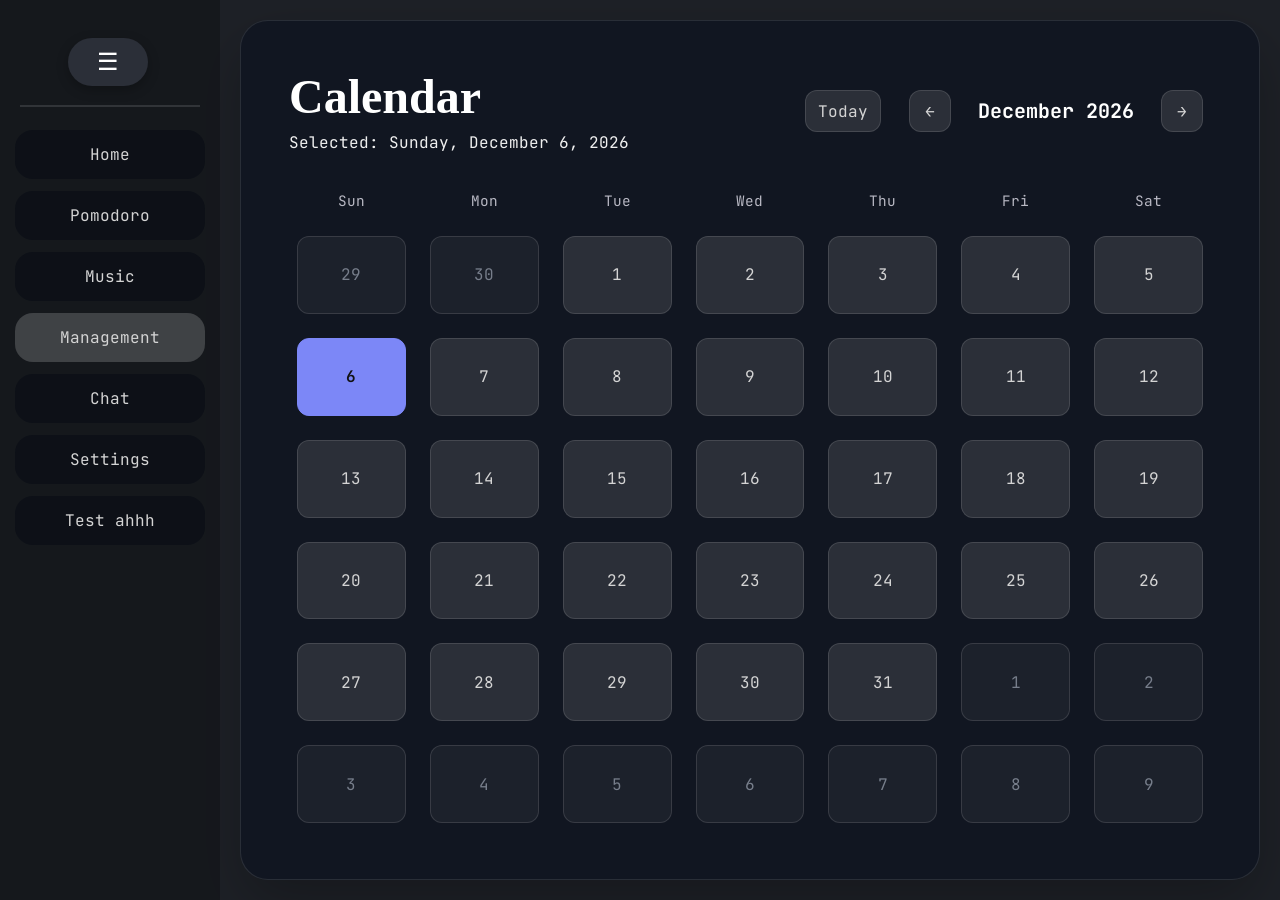
==== commit 3e01d3fc: "The Chat Update Upcoming (Test phase)" ====
--- a/calendar.html
+++ b/calendar.html
@@ -2,7 +2,7 @@
 <html lang="en">
 <head>
     <meta charset="UTF-8">
-    <title>Calendar | R3Lax</title>
+    <title>Calendar|R3Lax</title>
     <meta name="viewport" content="width=device-width, initial-scale=1.0" />
     <link rel="icon" href="b00k.png" type="image/png">
     <link rel="preconnect" href="https://fonts.googleapis.com">
--- a/style.css
+++ b/style.css
@@ -14,6 +14,33 @@
 *::before,
 *::after {
     box-sizing: border-box;
+}
+
+.auto-hide-scrollbar {
+    scrollbar-width: none;
+}
+
+.auto-hide-scrollbar::-webkit-scrollbar {
+    width: 8px;
+    height: 8px;
+}
+
+.auto-hide-scrollbar::-webkit-scrollbar-track {
+    background: transparent;
+}
+
+.auto-hide-scrollbar::-webkit-scrollbar-thumb {
+    background: transparent;
+    border-radius: 999px;
+}
+
+.auto-hide-scrollbar.is-scrolling {
+    scrollbar-width: thin;
+    scrollbar-color: rgba(212, 212, 212, 0.55) transparent;
+}
+
+.auto-hide-scrollbar.is-scrolling::-webkit-scrollbar-thumb {
+    background: rgba(212, 212, 212, 0.55);
 }
 
 html,
@@ -77,10 +104,10 @@
 nav::before {
     content: '';
     position: absolute;
-    top: 95px;
+    top: 105px;
     left: 20px;
     right: 20px;
-    height: 1px;
+    height: 2px;
     background: rgba(255, 255, 255, 0.12);
 }
 
@@ -152,7 +179,23 @@
     gap: 18px;
     max-width: 1200px;
     margin: 0 auto;
-    overflow: hidden;
+    overflow-x: hidden;
+    overflow-y: auto;
+}
+
+.home-page {
+    position: relative;
+}
+
+.home-page .hero {
+    position: absolute;
+    top: 50%;
+    left: 50%;
+    width: calc(100% - 40px);
+    max-width: 720px;
+    align-items: center;
+    text-align: center;
+    transform: translate(-50%, -50%);
 }
 
 .hero {
@@ -170,14 +213,15 @@
 }
 
 .hero .tagline {
-    max-width: 760px;
+    max-width: 720px;
     margin: 0;
     color: var(--top-subtext);
-    font-size: 1.25rem;
+    font-size: 1.5rem;
     line-height: 1.9;
 }
 
 .card-grid {
+    align-items: end; 
     display: grid;
     grid-template-columns: repeat(auto-fit, minmax(100px, 1fr));
     gap: 18px;
@@ -190,13 +234,16 @@
     padding-right: 4px;
 }
 
+.home-page .card-grid {
+    grid-row: 2;
+}
+
 .card {
     display: flex;
-    flex-direction: column;
+    flex-direction: row;
     justify-content: center;
     gap: 6px;
-    height: 40%;
-    min-height: 70px;
+    height: 7.5%;
     padding: 10px 12px;
     border-radius: 18px;
     background: rgba(17, 23, 33, 0.95);
@@ -980,7 +1027,6 @@
 
 .login-page {
   background: #10151d;
-  justify-content: center;
 }
 
 .love {
@@ -988,7 +1034,7 @@
   flex-direction: column;
   justify-content: center;
   align-items: center;
-  margin: 100px 0 0;
+  margin: 100px 0 0 400px;
   width: 550px;
   height: 360px;
   padding: 100px 20px;
@@ -1011,7 +1057,7 @@
   display: flex;
   flex-direction: column;
   justify-content: center;
-  margin: 100px 0 0;
+  margin: 100px 0 0 100px;
   width: 400px;
   height: 600px;
   padding: 50px 20px;
@@ -1071,3 +1117,134 @@
     border: none;
     cursor: pointer;
 }
+
+.chat-container {
+  display: flex;
+  flex-direction: column;
+  height: 100vh; /* Fill full viewport height */
+  max-width: 600px;
+  margin: 0 auto;
+  border: 1px solid #e0e0e0;
+}
+
+.chat-header {
+  padding: 1rem;
+  background: #075e54;
+  color: white;
+}
+
+/* This is the magic rule */
+.chat-messages {
+  flex: 1;               /* Takes up all remaining vertical space */
+  overflow-y: auto;     /* Enables vertical scrollbar only when needed */
+  padding: 1rem;
+  display: flex;
+  flex-direction: column;
+  gap: 0.75rem;          /* Space between message bubbles */
+  background: rgba(30, 30, 30, 0.30);
+backdrop-filter: blur(20px);
+  border : 0px;
+  border-radius: 18px;
+}
+
+.message {
+  max-width: 70%;
+  padding: 0.6rem 0.9rem;
+  border-radius: 8px;
+  font-family: sans-serif;
+  font-size: 0.95rem;
+  position: relative;
+}
+
+/* Messages from others (left aligned) */
+.chat-recieved {
+  max-width: 500px;
+  align-self: flex-start;
+  background-color: #d6d6d6;
+  border: 0px;
+  border-radius: 8px;
+  color: #333333;
+}
+
+.chat-recieved p {
+  padding-left: 10px;
+  padding-right: 10px;
+}
+
+.chat-recieved .timestamp {
+  padding-right: 10px;
+  padding-bottom: 5px;
+}
+
+/* Messages from you (right aligned) */
+.chat-sent {
+  align-self: flex-end;
+  background-color: #c1ff91;
+  border: 1px solid #c1ff91;
+  border-radius: 8px;
+  color: #333333;
+}
+
+.chat-sent p {
+  padding-left: 10px;
+  padding-right: 10px;
+}
+
+.chat-sent .timestamp {
+  padding-right: 10px;
+  padding-bottom: 5px;
+}
+
+.timestamp {
+  display: block;
+  font-size: 0.7rem;
+  color: #888;
+  text-align: right;
+  margin-top: 4px;
+}
+
+.chat-input-bar {
+  display: flex;
+  align-items: center;
+  gap: 8px;
+  margin-top: auto;
+  align-self: stretch;
+}
+
+label[for="message-input"] {
+    font-size: 20px;
+    margin-bottom: 10px;
+}
+
+#message-input {
+  box-sizing: border-box;
+  flex: 1 1 auto;
+  min-width: 0;
+  width: auto;
+  padding: 12px;
+  border: none;
+  border-radius: 8px;
+  font-size: 1rem;
+  outline: none;
+}
+
+button3 {
+  flex: 0 0 auto;
+    display: inline-flex;
+  align-items: center;
+  justify-content: center;
+  width: 46px;
+  height: 46px;
+  padding: 12px 18px;
+  border: none;
+  border-radius: 8px;
+  background-color: #c1ff91;
+  color: #333;
+  cursor: pointer;
+}
+
+button3 img {
+  width: 20px;
+  height: 20px;
+  object-fit: contain;
+}
